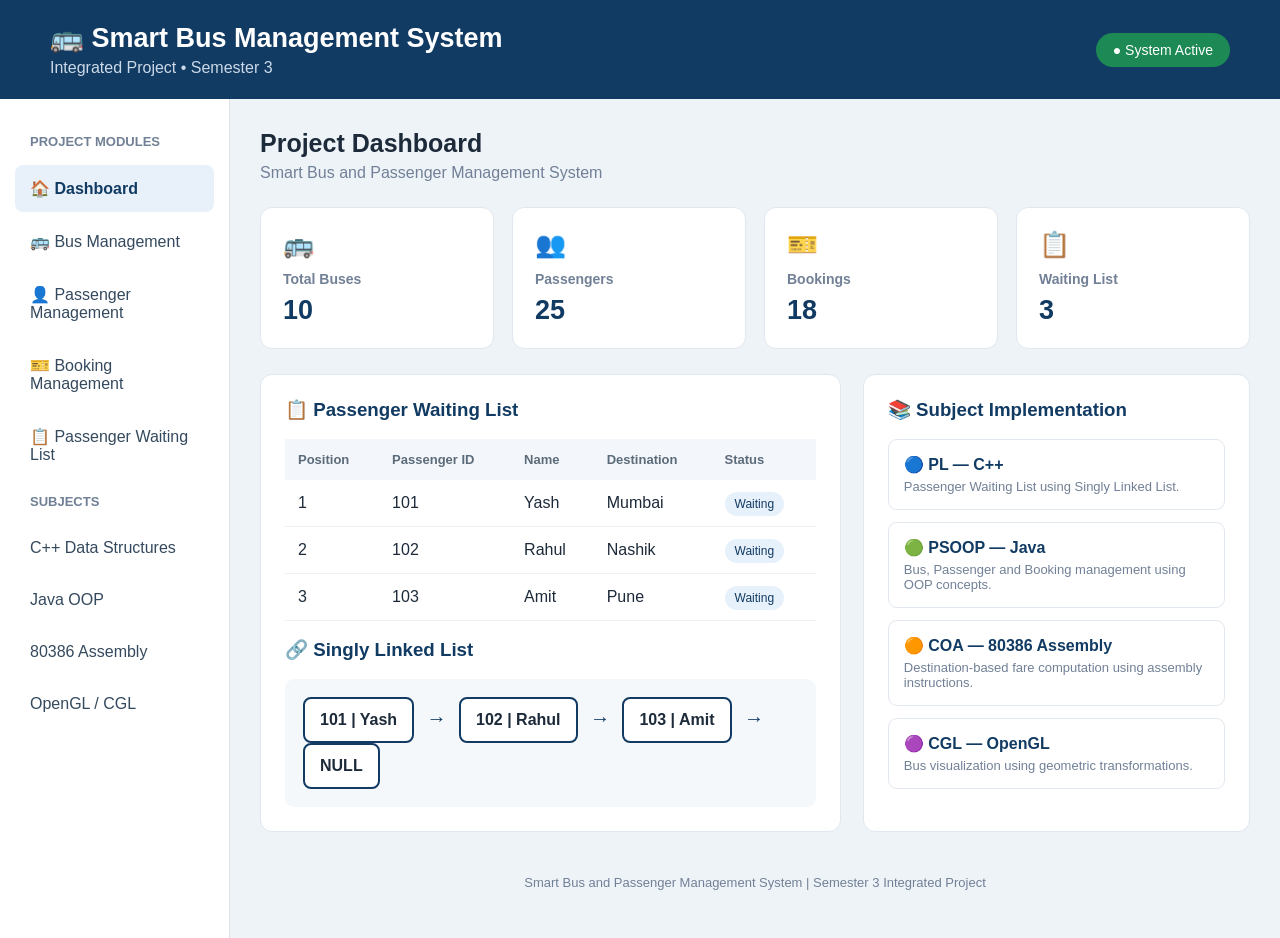
==== CPP_Array/PassengerWaitingListUI/index.html @ f1297c26 "Initial SmartBus Management project upload" ====
<!DOCTYPE html>
<html lang="en">
<head>
    <meta charset="UTF-8">
    <meta name="viewport" content="width=device-width, initial-scale=1.0">
    <title>Smart Bus Management System</title>

    <style>
        * {
            margin: 0;
            padding: 0;
            box-sizing: border-box;
            font-family: Arial, sans-serif;
        }

        body {
            background: #eef3f8;
            color: #1d2a3a;
        }

        /* HEADER */
        header {
            background: #123b63;
            color: white;
            padding: 22px 50px;
            display: flex;
            justify-content: space-between;
            align-items: center;
        }

        header h1 {
            font-size: 27px;
        }

        header p {
            margin-top: 5px;
            color: #cbd9e8;
        }

        .status {
            background: #1d8a55;
            padding: 9px 17px;
            border-radius: 20px;
            font-size: 14px;
        }

        /* LAYOUT */
        .layout {
            display: flex;
            min-height: calc(100vh - 90px);
        }

        /* SIDEBAR */
        .sidebar {
            width: 230px;
            background: #ffffff;
            padding: 25px 15px;
            border-right: 1px solid #dce3eb;
        }

        .sidebar h3 {
            padding: 10px 15px;
            color: #718096;
            font-size: 13px;
            text-transform: uppercase;
        }

        .menu {
            padding: 14px 15px;
            margin: 6px 0;
            border-radius: 8px;
            cursor: pointer;
            color: #34495e;
        }

        .menu:hover,
        .menu.active {
            background: #e8f1fa;
            color: #123b63;
            font-weight: bold;
        }

        /* MAIN */
        main {
            flex: 1;
            padding: 30px;
            max-width: 1400px;
        }

        .title {
            margin-bottom: 25px;
        }

        .title h2 {
            font-size: 25px;
        }

        .title p {
            color: #718096;
            margin-top: 6px;
        }

        /* STAT CARDS */
        .cards {
            display: grid;
            grid-template-columns: repeat(4, 1fr);
            gap: 18px;
            margin-bottom: 25px;
        }

        .card {
            background: white;
            padding: 22px;
            border-radius: 12px;
            border: 1px solid #e0e7ef;
        }

        .card .icon {
            font-size: 25px;
            margin-bottom: 12px;
        }

        .card h4 {
            color: #718096;
            font-size: 14px;
            margin-bottom: 8px;
        }

        .card .value {
            font-size: 27px;
            font-weight: bold;
            color: #123b63;
        }

        /* CONTENT GRID */
        .content {
            display: grid;
            grid-template-columns: 1.5fr 1fr;
            gap: 22px;
        }

        .panel {
            background: white;
            border-radius: 12px;
            padding: 24px;
            border: 1px solid #e0e7ef;
        }

        .panel h3 {
            color: #123b63;
            margin-bottom: 18px;
        }

        /* WAITING LIST */
        table {
            width: 100%;
            border-collapse: collapse;
        }

        th {
            text-align: left;
            background: #f3f6fa;
            padding: 13px;
            font-size: 13px;
            color: #5c6b7a;
        }

        td {
            padding: 14px 13px;
            border-bottom: 1px solid #edf0f4;
        }

        .badge {
            background: #e7f1fb;
            color: #123b63;
            padding: 5px 10px;
            border-radius: 15px;
            font-size: 12px;
        }

        /* LINKED LIST */
        .linked-box {
            background: #f5f8fb;
            padding: 18px;
            border-radius: 9px;
            overflow-x: auto;
        }

        .node {
            display: inline-block;
            background: white;
            border: 2px solid #123b63;
            border-radius: 8px;
            padding: 12px 15px;
            font-weight: bold;
            white-space: nowrap;
        }

        .arrow {
            margin: 0 8px;
            font-size: 20px;
            color: #123b63;
        }

        /* SUBJECTS */
        .subject {
            padding: 15px;
            border: 1px solid #e1e7ee;
            border-radius: 9px;
            margin-bottom: 12px;
        }

        .subject strong {
            color: #123b63;
        }

        .subject p {
            margin-top: 5px;
            color: #718096;
            font-size: 13px;
        }

        /* FOOTER */
        footer {
            margin-top: 25px;
            padding: 18px;
            text-align: center;
            color: #718096;
            font-size: 13px;
        }

        @media (max-width: 1000px) {
            .cards {
                grid-template-columns: repeat(2, 1fr);
            }

            .content {
                grid-template-columns: 1fr;
            }

            .sidebar {
                width: 190px;
            }
        }

        @media (max-width: 700px) {
            .layout {
                display: block;
            }

            .sidebar {
                width: 100%;
                border-right: none;
            }

            .cards {
                grid-template-columns: 1fr;
            }

            header {
                padding: 20px;
            }

            main {
                padding: 20px;
            }
        }
    </style>
</head>

<body>

<header>
    <div>
        <h1>🚌 Smart Bus Management System</h1>
        <p>Integrated Project • Semester 3</p>
    </div>

    <div class="status">
        ● System Active
    </div>
</header>


<div class="layout">

    <!-- SIDEBAR -->
    <aside class="sidebar">

        <h3>Project Modules</h3>

        <div class="menu active">
            🏠 Dashboard
        </div>

        <div class="menu">
            🚌 Bus Management
        </div>

        <div class="menu">
            👤 Passenger Management
        </div>

        <div class="menu">
            🎫 Booking Management
        </div>

        <div class="menu">
            📋 Passenger Waiting List
        </div>

        <h3>Subjects</h3>

        <div class="menu">
            C++ Data Structures
        </div>

        <div class="menu">
            Java OOP
        </div>

        <div class="menu">
            80386 Assembly
        </div>

        <div class="menu">
            OpenGL / CGL
        </div>

    </aside>


    <!-- MAIN CONTENT -->
    <main>

        <div class="title">
            <h2>Project Dashboard</h2>
            <p>Smart Bus and Passenger Management System</p>
        </div>


        <!-- STATISTICS -->
        <div class="cards">

            <div class="card">
                <div class="icon">🚌</div>
                <h4>Total Buses</h4>
                <div class="value">10</div>
            </div>

            <div class="card">
                <div class="icon">👥</div>
                <h4>Passengers</h4>
                <div class="value">25</div>
            </div>

            <div class="card">
                <div class="icon">🎫</div>
                <h4>Bookings</h4>
                <div class="value">18</div>
            </div>

            <div class="card">
                <div class="icon">📋</div>
                <h4>Waiting List</h4>
                <div class="value">3</div>
            </div>

        </div>


        <div class="content">

            <!-- WAITING LIST -->
            <section class="panel">

                <h3>📋 Passenger Waiting List</h3>

                <table>

                    <tr>
                        <th>Position</th>
                        <th>Passenger ID</th>
                        <th>Name</th>
                        <th>Destination</th>
                        <th>Status</th>
                    </tr>

                    <tr>
                        <td>1</td>
                        <td>101</td>
                        <td>Yash</td>
                        <td>Mumbai</td>
                        <td>
                            <span class="badge">Waiting</span>
                        </td>
                    </tr>

                    <tr>
                        <td>2</td>
                        <td>102</td>
                        <td>Rahul</td>
                        <td>Nashik</td>
                        <td>
                            <span class="badge">Waiting</span>
                        </td>
                    </tr>

                    <tr>
                        <td>3</td>
                        <td>103</td>
                        <td>Amit</td>
                        <td>Pune</td>
                        <td>
                            <span class="badge">Waiting</span>
                        </td>
                    </tr>

                </table>


                <br>

                <h3>🔗 Singly Linked List</h3>

                <div class="linked-box">

                    <span class="node">
                        101 | Yash
                    </span>

                    <span class="arrow">→</span>

                    <span class="node">
                        102 | Rahul
                    </span>

                    <span class="arrow">→</span>

                    <span class="node">
                        103 | Amit
                    </span>

                    <span class="arrow">→</span>

                    <span class="node">
                        NULL
                    </span>

                </div>

            </section>


            <!-- SUBJECT IMPLEMENTATION -->
            <section class="panel">

                <h3>📚 Subject Implementation</h3>

                <div class="subject">
                    <strong>🔵 PL — C++</strong>
                    <p>
                        Passenger Waiting List using
                        Singly Linked List.
                    </p>
                </div>

                <div class="subject">
                    <strong>🟢 PSOOP — Java</strong>
                    <p>
                        Bus, Passenger and Booking
                        management using OOP concepts.
                    </p>
                </div>

                <div class="subject">
                    <strong>🟠 COA — 80386 Assembly</strong>
                    <p>
                        Destination-based fare computation
                        using assembly instructions.
                    </p>
                </div>

                <div class="subject">
                    <strong>🟣 CGL — OpenGL</strong>
                    <p>
                        Bus visualization using geometric
                        transformations.
                    </p>
                </div>

            </section>

        </div>


        <footer>
            Smart Bus and Passenger Management System
            | Semester 3 Integrated Project
        </footer>

    </main>

</div>

</body>
</html>
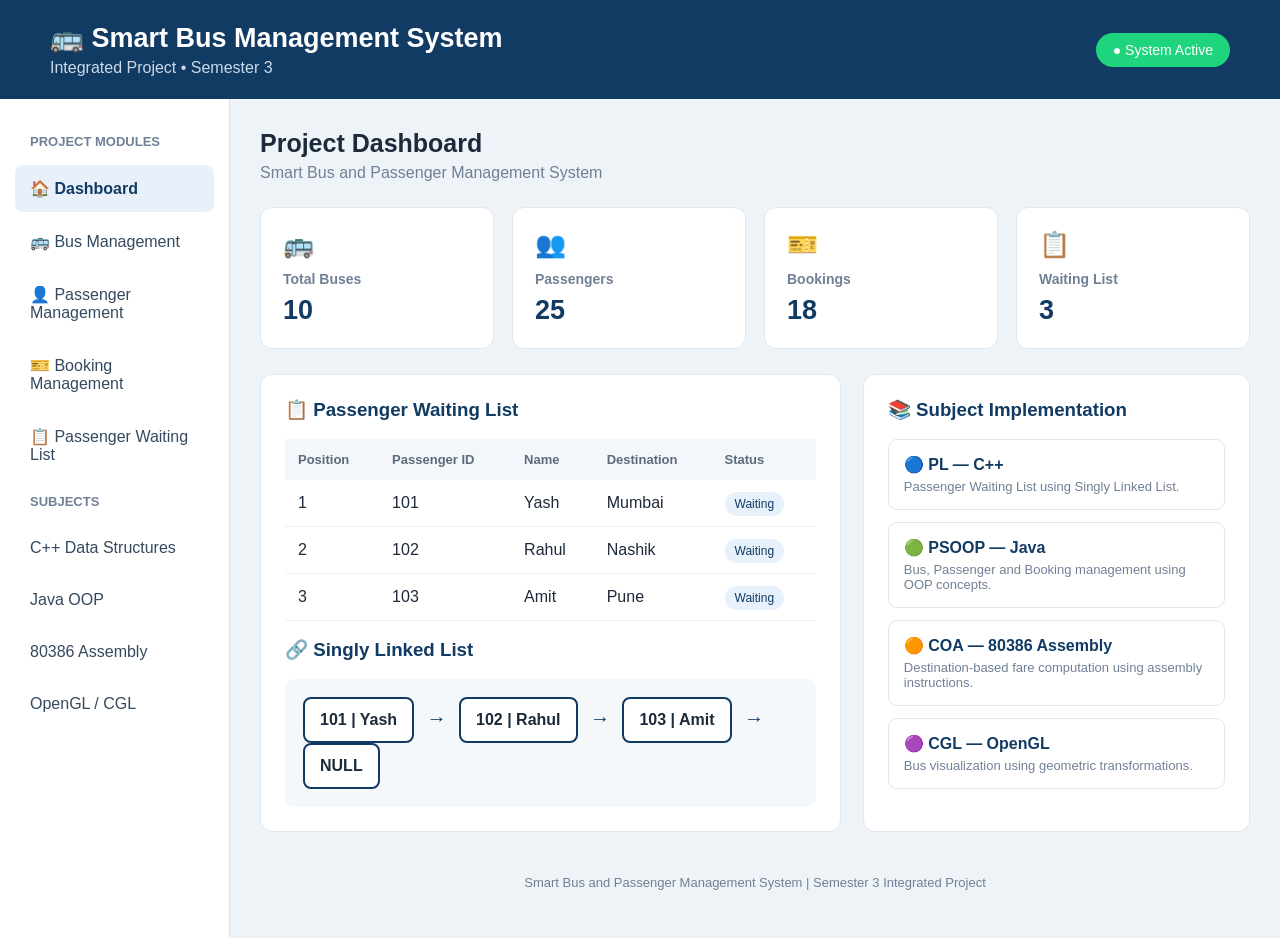
==== commit 2c7604dc: "Update SmartBus project and TripX dashboard" ====
--- a/CPP_Array/PassengerWaitingListUI/index.html
+++ b/CPP_Array/PassengerWaitingListUI/index.html
@@ -38,7 +38,7 @@
         }
 
         .status {
-            background: #1d8a55;
+            background: #1ed47c;
             padding: 9px 17px;
             border-radius: 20px;
             font-size: 14px;
